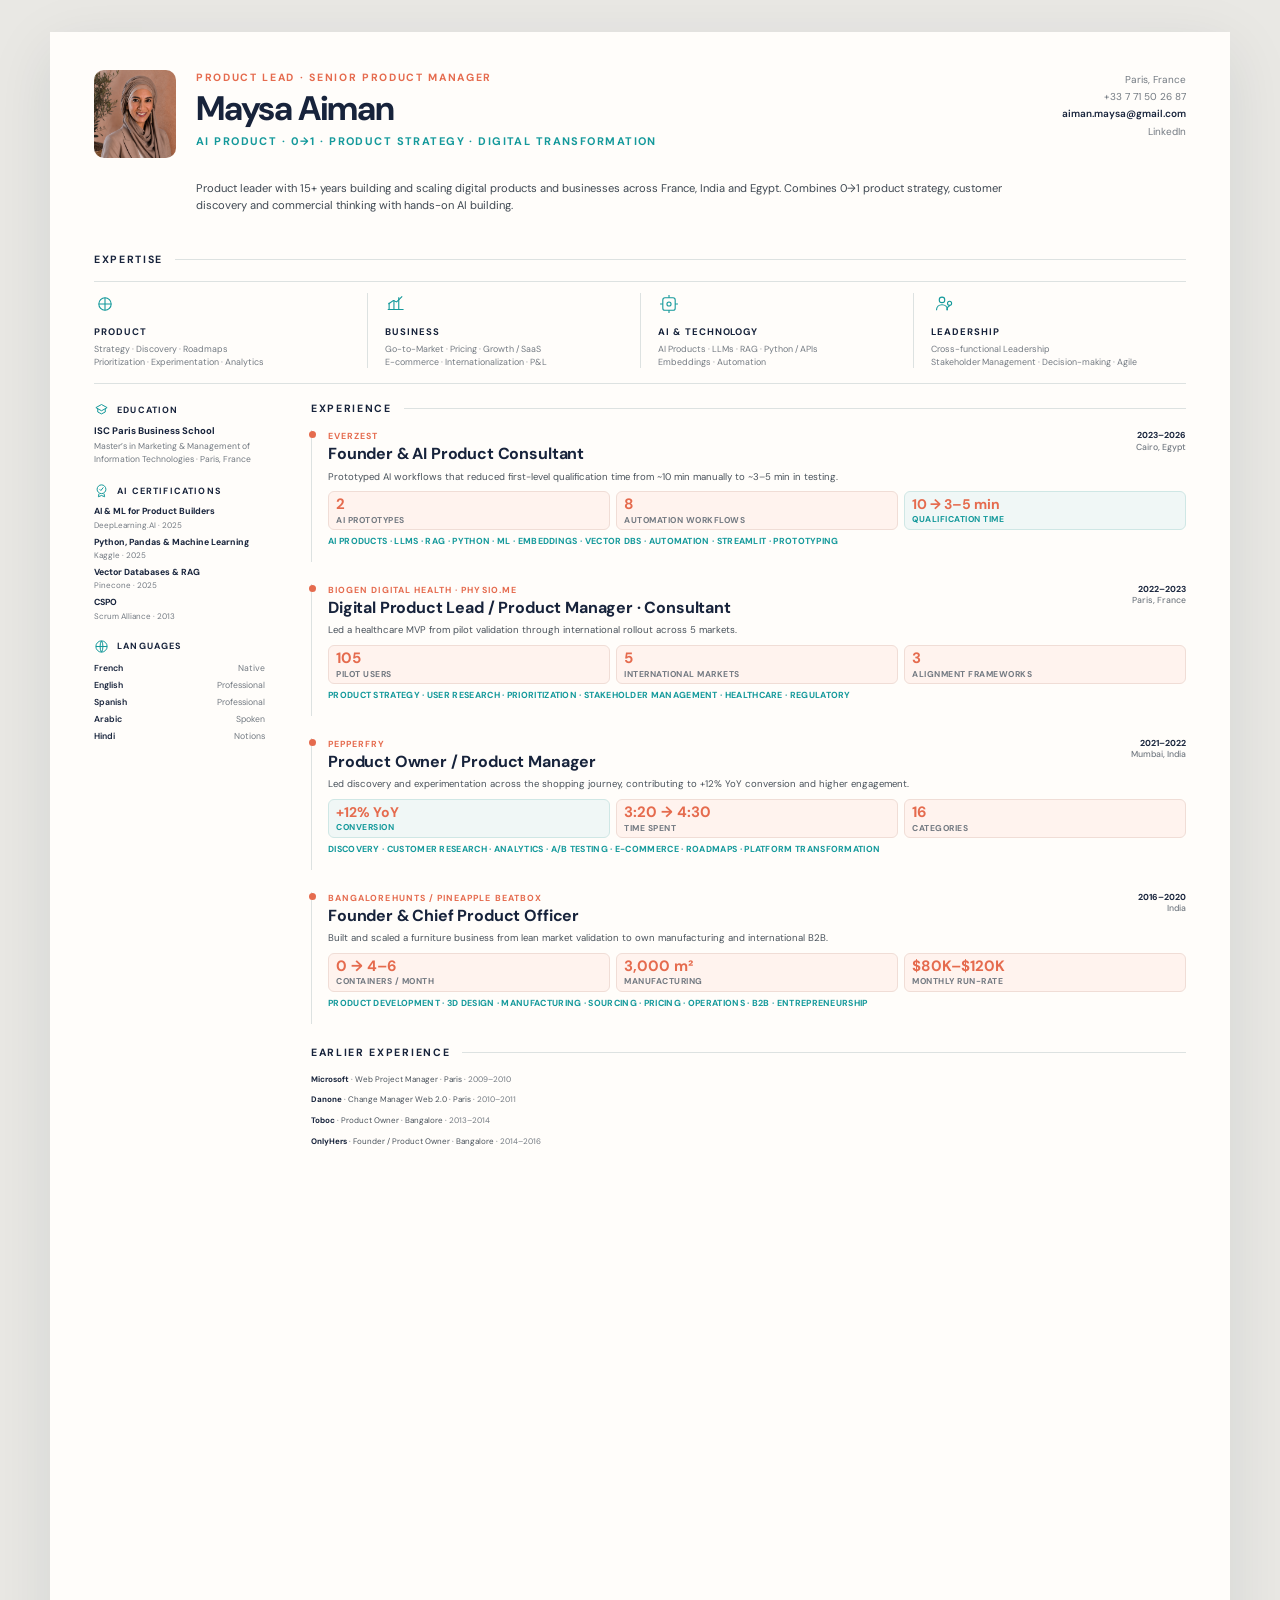
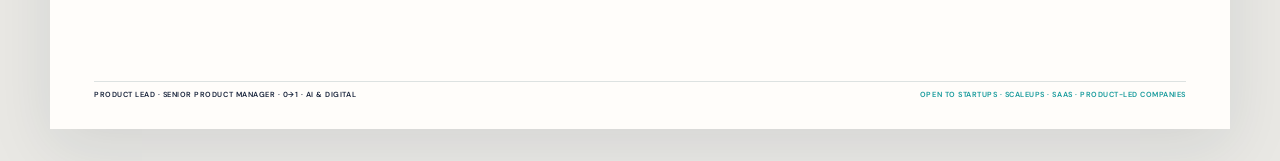
==== index.html @ 99c65439 "Update index.html" ====
<!doctype html>
<html lang="en">

<head>
  <meta charset="utf-8">
  <meta name="viewport" content="width=device-width, initial-scale=1">
  <title>Maysa Aiman — Product Lead · Senior Product Manager</title>
  <style>
    @import url('https://fonts.googleapis.com/css2?family=DM+Sans:wght@400;500;600;700&display=swap');

    :root {
      --ink: #17233B;
      --body: #48515A;
      --muted: #737A82;
      --teal: #14999B;
      --coral: #E56B4E;
      --ivory: #FCFAF7;
      --line: #DDE2E1;
      --soft: #F0F7F6;
      --soft-coral: #FFF2ED;
      --white: #fff;
    }

    * {
      box-sizing: border-box
    }

    html {
      background: #e9e8e4
    }

    body {
      margin: 0;
      background: #e9e8e4;
      color: var(--body);
      font-family: "DM Sans", Arial, sans-serif;
      -webkit-font-smoothing: antialiased;
    }

    .page {
      position: relative;
      display: flex;
      flex-direction: column;
      width: min(1200px, 100%);
      min-height: 1697px;
      /* A4 ratio at 144dpi-ish; scales fluidly */
      margin: 32px auto;
      padding: 42px 48px 34px;
      background: var(--ivory);
      box-shadow: 0 18px 60px rgba(23, 35, 59, .10);
    }

    .header {
      display: grid;
      grid-template-columns: 96px 1fr 205px;
      gap: 22px;
      align-items: start;
      padding-bottom: 25px;
      border-bottom: 0;
    }

    .portrait {
      width: 96px;
      height: 105px;
      object-fit: cover;
      object-position: center 31%;
      border-radius: 12px;
      display: block;
    }

    .eyebrow {
      color: var(--coral);
      font-weight: 700;
      letter-spacing: .13em;
      font-size: 12px;
      text-transform: uppercase;
      margin: 2px 0 9px;
    }

    h1 {
      margin: 0;
      font-family: "DM Sans", Arial, sans-serif;
      font-weight: 700;
      color: var(--ink);
      font-size: 35px;
      line-height: .98;
      letter-spacing: -.025em;
    }

    .headline {
      margin-top: 12px;
      color: var(--teal);
      font-size: 12px;
      font-weight: 700;
      letter-spacing: .10em;
      text-transform: uppercase;
    }

    .contact {
      text-align: right;
      padding-top: 2px;
      font-size: 11px;
      line-height: 1.85;
      color: var(--muted);
    }

    .contact a {
      color: inherit;
      text-decoration: none
    }

    .contact strong {
      color: var(--ink);
      font-weight: 600
    }

    .profile {
      grid-column: 2 / 4;
      margin-top: -3px;
      max-width: 900px;
      font-size: 12px;
      line-height: 1.48;
      color: var(--body);
    }

    .profile b {
      color: var(--ink);
      font-weight: 700
    }

    .section-title {
      display: flex;
      align-items: center;
      gap: 14px;
      margin: 24px 0 15px;
      color: var(--ink);
      font-size: 12px;
      font-weight: 700;
      letter-spacing: .13em;
      text-transform: uppercase;
    }

    .section-title:after {
      content: "";
      height: 1px;
      background: var(--line);
      flex: 1;
    }

    .expertise {
      display: grid;
      grid-template-columns: repeat(4, 1fr);
      gap: 0;
      border-bottom: 1px solid var(--line);
      padding-bottom: 22px;
    }

    .expert {
      padding: 0 20px 0 0;
      min-height: 88px;
    }

    .expert+.expert {
      border-left: 1px solid var(--line);
      padding-left: 20px;
    }

    .icon {
      width: 28px;
      height: 28px;
      color: var(--teal);
      margin-bottom: 9px;
    }

    .expert h3 {
      margin: 0 0 7px;
      color: var(--ink);
      font-size: 11px;
      letter-spacing: .08em;
      text-transform: uppercase;
    }

    .keywords {
      color: var(--muted);
      font-size: 10px;
      line-height: 1.48;
    }

    .impact {
      display: none;
    }

    .impact-copy {
      display: none;
      margin-top: 3px;
      color: var(--body);
      font-size: 10.5px;
      line-height: 1.42;
    }

    .content {
      display: grid;
      grid-template-columns: 205px minmax(0, 1fr);
      gap: 32px;
      margin-top: 22px;
    }

    .sidebar {
      padding-right: 24px;
    }

    .side-block {
      margin-bottom: 22px
    }

    .side-heading {
      display: flex;
      align-items: center;
      gap: 8px;
      color: var(--ink);
      font-size: 10.5px;
      font-weight: 700;
      letter-spacing: .11em;
      text-transform: uppercase;
      margin-bottom: 10px;
    }

    .side-icon {
      width: 18px;
      height: 18px;
      color: var(--teal)
    }

    .side-title {
      color: var(--ink);
      font-weight: 700;
      font-size: 10.5px;
      margin-bottom: 3px;
    }

    .side-text {
      color: var(--muted);
      font-size: 9.5px;
      line-height: 1.48;
    }

    .cert {
      margin-bottom: 9px
    }

    .cert strong {
      display: block;
      color: var(--ink);
      font-size: 9.5px;
      line-height: 1.3
    }

    .cert span {
      display: block;
      color: var(--muted);
      font-size: 8.8px;
      margin-top: 2px
    }

    .languages {
      display: grid;
      grid-template-columns: 1fr auto;
      row-gap: 6px;
      font-size: 9.5px;
    }

    .languages span:nth-child(odd) {
      color: var(--ink);
      font-weight: 600
    }

    .languages span:nth-child(even) {
      color: var(--muted);
      text-align: right
    }

    .bring {
      border-top: 2px solid var(--teal);
      padding-top: 11px;
    }

    .bring .big {
      color: var(--ink);
      font-family: "DM Serif Display", Georgia, serif;
      font-size: 19px;
      line-height: 1.05;
    }

    .bring .flow {
      margin-top: 8px;
      color: var(--teal);
      font-size: 8.7px;
      font-weight: 700;
      letter-spacing: .06em;
      text-transform: uppercase;
    }

    .earlier .item {
      padding: 0 0 7px;
      margin-bottom: 7px;
      border-bottom: 1px solid #e7e9e8;
      color: var(--body);
      font-size: 8.7px;
      line-height: 1.35;
    }

    .earlier .item:last-child {
      border-bottom: 0
    }

    .earlier .item strong {
      color: var(--ink);
      font-weight: 700
    }

    .earlier .item span {
      color: var(--muted)
    }

    .experience {
      min-width: 0
    }

    .experience .section-title {
      margin-top: 0
    }

    .job {
      position: relative;
      padding: 0 0 18px 19px;
      margin-bottom: 16px;
      border-left: 1px solid var(--line);
    }

    .job:before {
      content: "";
      position: absolute;
      left: -4px;
      top: 1px;
      width: 7px;
      height: 7px;
      border-radius: 50%;
      background: var(--coral);
    }

    .job:last-child {
      margin-bottom: 0
    }

    .job-head {
      display: grid;
      grid-template-columns: 1fr auto;
      gap: 14px;
      align-items: start;
    }

    .company {
      color: var(--coral);
      font-size: 10px;
      font-weight: 700;
      letter-spacing: .10em;
      text-transform: uppercase;
    }

    .role {
      color: var(--ink);
      font-family: "DM Serif Display", Georgia, serif;
      font-size: 20px;
      line-height: 1.05;
      margin-top: 4px;
    }

    .when {
      color: var(--ink);
      text-align: right;
      font-size: 10px;
      font-weight: 700;
      line-height: 1.35;
    }

    .when span {
      display: block;
      color: var(--muted);
      font-weight: 500
    }

    .mission {
      margin-top: 9px;
      max-width: 900px;
      color: var(--body);
      font-size: 11px;
      line-height: 1.45;
    }

    .proof {
      display: grid;
      grid-template-columns: repeat(3, 1fr);
      gap: 8px;
      margin-top: 10px;
    }

    .metric {
      background: var(--soft-coral);
      border: 1px solid #f1d8ce;
      border-radius: 8px;
      padding: 6px 9px 5px;
      min-height: 40px;
    }

    .metric strong {
      display: block;
      color: var(--coral);
      font-size: 14px;
      line-height: 1.05;
      font-weight: 700;
      white-space: nowrap;
    }

    .metric span {
      display: block;
      margin-top: 4px;
      color: var(--muted);
      font-size: 7.5px;
      line-height: 1.1;
      font-weight: 700;
      letter-spacing: .06em;
      text-transform: uppercase;
    }

    .proof .metric-primary {
      grid-column: span 1;
      background: var(--soft);
      border-color: #cfe7e5;
    }

    .proof .metric-primary strong {
      font-size: 11pt;
    }

    .proof .metric-primary span {
      color: var(--teal);
    }

    .job-tags {
      margin-top: 8px;
      color: var(--teal);
      font-size: 8.4px;
      line-height: 1.45;
      font-weight: 700;
      letter-spacing: .04em;
      text-transform: uppercase;
    }

    .footer {
      margin-top: auto;
      padding-top: 10px;
      border-top: 1px solid var(--line);
      display: flex;
      justify-content: space-between;
      align-items: center;
      gap: 16px;
      color: var(--muted);
      font-size: 8.5px;
      font-weight: 600;
      letter-spacing: .07em;
      text-transform: uppercase;
    }

    .footer .left {
      color: var(--ink)
    }

    .footer .right {
      color: var(--teal);
      text-align: right
    }

    @media (max-width: 900px) {
      .page {
        margin: 0;
        box-shadow: none;
        padding: 28px
      }

      .header {
        grid-template-columns: 92px 1fr;
        gap: 18px
      }

      .portrait {
        width: 82px;
        height: 92px
      }

      .contact {
        grid-column: 2;
        text-align: left;
        display: grid;
        grid-template-columns: 1fr 1fr
      }

      .profile {
        grid-column: 2
      }

      .expertise {
        grid-template-columns: 1fr 1fr
      }

      .expert {
        padding-bottom: 16px
      }

      .expert+.expert {
        border-left: 0;
        padding-left: 0
      }

      .content {
        grid-template-columns: 1fr
      }

      .sidebar {
        border-right: 0;
        border-bottom: 1px solid var(--line);
        padding-right: 0;
        padding-bottom: 16px
      }
    }

    @media print {
      @page {
        size: A4;
        margin: 0
      }

      html,
      body {
        background: white
      }

      .page {
        width: 210mm;
        min-height: 297mm;
        height: 297mm;
        margin: 0;
        padding: 11mm 12mm 11mm;
        box-shadow: none;
        position: relative
      }

      .header {
        grid-template-columns: 28mm 1fr 45mm;
        gap: 5mm;
        padding-bottom: 3.5mm;
        border-bottom: 0;
        position: relative
      }

      .portrait {
        width: 22mm;
        height: 24mm
      }

      h1 {
        font-size: 24pt
      }

      .headline {
        font-size: 8pt
      }

      .contact {
        position: absolute;
        right: 0;
        top: 0;
        width: 45mm;
        font-size: 6.8pt;
        line-height: 1.75;
        text-align: right
      }

      .contact span,
      .contact strong,
      .contact a {
        display: block
      }

      .profile {
        grid-column: 2 / 3;
        font-size: 7.7pt;
        line-height: 1.38;
        max-width: none;
        padding-right: 3mm
      }

      .section-title {
        font-size: 7.5pt;
        margin: 2.5mm 0 1.5mm
      }

      .expert {
        min-height: 17.5mm
      }

      .expert h3 {
        font-size: 7.5pt
      }

      .keywords,
      .impact-copy {
        font-size: 6.5pt
      }

      .impact {
        font-size: 0
      }

      .content {
        grid-template-columns: 43mm 1fr;
        gap: 7mm;
        margin-top: 3mm
      }

      .sidebar {
        padding-right: 5mm
      }

      .side-heading {
        font-size: 7pt
      }

      .side-text,
      .cert strong,
      .languages {
        font-size: 6.5pt
      }

      .cert span,
      .earlier .loc {
        font-size: 6pt
      }

      .earlier .top {
        font-size: 6.3pt
      }

      .earlier .role {
        font-size: 6pt
      }

      .job {
        padding-left: 5mm;
        padding-bottom: 1.5mm;
        margin-bottom: 1mm
      }

      .company {
        font-size: 6.5pt
      }

      .role {
        font-size: 11.8pt;
        font-weight: 600
      }

      .when {
        font-size: 6.5pt
      }

      .mission {
        font-size: 7.5pt
      }

      .metric {
        min-height: 12mm;
        padding: 2mm 2.5mm 1.6mm
      }

      .metric strong {
        font-size: 10pt
      }

      .metric span {
        font-size: 5.3pt
      }

      .proof .metric-primary strong {
        font-size: 10pt
      }

      .proof .metric-primary {
        grid-column: span 1;
        background: var(--soft);
        border-color: #cfe7e5;
      }

      .proof .metric-primary strong {
        font-size: 11pt;
      }

      .proof .metric-primary span {
        color: var(--teal);
      }

      .job-tags {
        font-size: 5.6pt
      }

      .earlier {
        display: block
      }

      .earlier .section-title {
        margin: 1.5mm 0 1mm
      }

      .earlier .item {
        display: inline-block;
        vertical-align: top;
        width: 49%;
        padding: 0;
        margin: 0;
        border-bottom: 0;
        font-size: 6.1pt;
        line-height: 1.1
      }

      .earlier .item:last-child {
        border-bottom: 0
      }

      .footer {
        font-size: 5.8pt;
        margin-top: 0;
        position: absolute;
        left: 12mm;
        right: 12mm;
        bottom: 11mm
      }
    }

    /* DESIGN PASS — executive product profile: cleaner hierarchy, less decoration, stronger signal */
    .page {
      width: min(1180px, 100%);
      min-height: 1697px;
      padding: 38px 44px 30px;
      background: #fffdfa
    }

    .header {
      grid-template-columns: 82px minmax(0, 1fr) 210px;
      gap: 20px;
      padding-bottom: 20px
    }

    .portrait {
      width: 82px;
      height: 88px;
      border-radius: 10px;
      filter: saturate(.92)
    }

    .eyebrow {
      font-size: 10.5px;
      letter-spacing: .16em;
      margin: 1px 0 8px;
      color: var(--coral)
    }

    h1 {
      font-size: 34px;
      letter-spacing: -.035em
    }

    .headline {
      margin-top: 9px;
      font-size: 11px;
      letter-spacing: .13em
    }

    .contact {
      font-size: 10px;
      line-height: 1.72;
      padding-top: 1px
    }

    .profile {
      margin-top: 2px;
      max-width: 820px;
      font-size: 11.2px;
      line-height: 1.52;
      color: #3f4852
    }

    .section-title {
      margin: 19px 0 15px;
      font-size: 10.5px;
      letter-spacing: .16em;
      gap: 12px
    }

    .expertise {
      grid-template-columns: repeat(4, 1fr);
      padding: 11px 0 15px;
      border-top: 1px solid var(--line);
      border-bottom: 1px solid var(--line)
    }

    .expert {
      min-height: 72px;
      padding: 0 17px 0 0
    }

    .expert+.expert {
      padding-left: 17px;
      border-left: 1px solid var(--line)
    }

    .icon {
      width: 22px;
      height: 22px;
      margin-bottom: 6px
    }

    .expert h3 {
      font-size: 9.5px;
      margin-bottom: 5px;
      letter-spacing: .10em
    }

    .keywords {
      font-size: 8.9px;
      line-height: 1.42
    }

    .content {
      grid-template-columns: 190px minmax(0, 1fr);
      gap: 27px;
      margin-top: 18px
    }

    .sidebar {
      padding-right: 19px
    }

    .side-block {
      margin-bottom: 18px
    }

    .side-heading {
      font-size: 9px;
      letter-spacing: .13em;
      margin-bottom: 8px
    }

    .side-icon {
      width: 15px;
      height: 15px
    }

    .side-title {
      font-size: 9.5px;
      margin-bottom: 3px
    }

    .side-text {
      font-size: 8.6px;
      line-height: 1.45
    }

    .cert {
      margin-bottom: 7px
    }

    .cert strong {
      font-size: 8.8px
    }

    .cert span {
      font-size: 8px
    }

    .languages {
      font-size: 8.7px;
      row-gap: 5px
    }

    .bring {
      padding-top: 9px
    }

    .bring .big {
      font-size: 16px
    }

    .bring .flow {
      font-size: 7.7px;
      margin-top: 6px
    }

    .earlier .item {
      font-size: 8px;
      padding-bottom: 5px;
      margin-bottom: 5px
    }

    .job {
      padding: 0 0 14px 16px;
      margin-bottom: 13px
    }

    .job:before {
      left: -3.5px;
      width: 7px;
      height: 7px
    }

    .job-head {
      gap: 10px
    }

    .company {
      font-size: 8.8px;
      letter-spacing: .12em
    }

    .role {
      font-family: "DM Sans", Arial, sans-serif;
      font-size: 16px;
      line-height: 1.08;
      font-weight: 700;
      letter-spacing: -.01em;
      margin-top: 3px
    }

    .when {
      font-size: 8.7px;
      line-height: 1.3
    }

    .mission {
      margin-top: 7px;
      font-size: 9.6px;
      line-height: 1.42;
      max-width: 760px
    }

    .proof {
      gap: 6px;
      margin-top: 8px
    }

    .metric {
      min-height: 35px;
      padding: 5px 7px 4px;
      border-radius: 6px;
      background: #fff3ee;
      border-color: #f0ddd6
    }

    .metric strong {
      font-size: 12px
    }

    .metric span {
      font-size: 6.6px;
      margin-top: 3px
    }

    .proof .metric-primary strong {
      font-size: 10.5pt
    }

    .job-tags {
      margin-top: 6px;
      font-size: 7.1px;
      line-height: 1.35;
      letter-spacing: .035em
    }

    .footer {
      padding-top: 8px;
      font-size: 7.4px
    }

    @media print {
      .page {
        padding: 9.5mm 11mm 9mm;
        background: #fffdfa
      }

      .header {
        grid-template-columns: 22mm 1fr 43mm;
        gap: 4.5mm;
        padding-bottom: 3.2mm
      }

      .portrait {
        width: 19mm;
        height: 21mm;
        border-radius: 2.5mm
      }

      .eyebrow {
        font-size: 6.5pt;
        margin: 0 0 1.6mm;
        letter-spacing: .15em
      }

      h1 {
        font-size: 23pt;
        letter-spacing: -.035em
      }

      .headline {
        margin-top: 1.8mm;
        font-size: 7.1pt;
        letter-spacing: .12em
      }

      .contact {
        width: 43mm;
        font-size: 6.2pt;
        line-height: 1.62
      }

      .profile {
        font-size: 7.1pt;
        line-height: 1.38;
        margin-top: 1.2mm;
        padding-right: 2mm
      }

      .section-title {
        font-size: 6.8pt;
        margin: 2.2mm 0 1.2mm;
        letter-spacing: .15em
      }

      .expertise {
        padding: 2.1mm 0 2.5mm;
        border-top: 1px solid var(--line);
        border-bottom: 1px solid var(--line)
      }

      .expert {
        min-height: 16.2mm;
        padding-right: 4mm
      }

      .expert+.expert {
        padding-left: 4mm
      }

      .icon {
        width: 5.3mm;
        height: 5.3mm;
        margin-bottom: 1.1mm
      }

      .expert h3 {
        font-size: 6.7pt;
        margin-bottom: 1.1mm
      }

      .keywords {
        font-size: 5.8pt;
        line-height: 1.35
      }

      .content {
        grid-template-columns: 39mm 1fr;
        gap: 6mm;
        margin-top: 3.2mm
      }

      .sidebar {
        padding-right: 4.5mm
      }

      .side-heading {
        font-size: 6.4pt;
        margin-bottom: 1.7mm
      }

      .side-icon {
        width: 4mm;
        height: 4mm
      }

      .side-title {
        font-size: 6.7pt
      }

      .side-text {
        font-size: 6.1pt;
        line-height: 1.38
      }

      .cert strong {
        font-size: 6.3pt
      }

      .cert span {
        font-size: 5.8pt
      }

      .languages {
        font-size: 6.1pt;
        row-gap: 1.3mm
      }

      .side-block {
        margin-bottom: 4mm
      }

      .bring {
        padding-top: 2.2mm
      }

      .bring .big {
        font-size: 12.5pt
      }

      .bring .flow {
        font-size: 5.5pt;
        margin-top: 1.5mm
      }

      .earlier .item {
        font-size: 5.7pt;
        padding-bottom: 1mm;
        margin-bottom: 1mm
      }

      .job {
        padding-left: 4.5mm;
        padding-bottom: 1.7mm;
        margin-bottom: 1.2mm
      }

      .job:before {
        left: -1.7mm;
        width: 1.9mm;
        height: 1.9mm
      }

      .company {
        font-size: 6pt
      }

      .role {
        font-size: 10.2pt;
        line-height: 1.05;
        margin-top: .8mm
      }

      .when {
        font-size: 6pt;
        line-height: 1.28
      }

      .mission {
        margin-top: 1.4mm;
        font-size: 6.6pt;
        line-height: 1.34
      }

      .proof {
        gap: 1.5mm;
        margin-top: 1.5mm
      }

      .metric {
        min-height: 9.2mm;
        padding: 1.3mm 1.8mm 1.1mm;
        border-radius: 1.5mm
      }

      .metric strong {
        font-size: 8.5pt
      }

      .metric span {
        font-size: 4.7pt;
        margin-top: .7mm
      }

      .proof .metric-primary strong {
        font-size: 8.8pt
      }

      .job-tags {
        margin-top: 1.2mm;
        font-size: 5.2pt;
        line-height: 1.25
      }

      .footer {
        font-size: 5.3pt;
        padding-top: 1.7mm;
        bottom: 9mm
      }
    }


    /* Design pass v3: quieter supporting content and stronger print legibility */
    .contact span {
      display: block
    }

    .metric strong {
      font-size: 15px
    }

    .metric span {
      font-size: 8.5px
    }

    .job-tags {
      font-size: 8.8px
    }

    .earlier .item {
      border-bottom: 0 !important
    }

    .earlier {
      padding-bottom: 4px
    }

    .job {
      margin-bottom: 22px
    }

    @media print {
      .metric span {
        font-size: 8.5px
      }

      .job-tags {
        font-size: 8.8px
      }
    }

    /* RESPONSIVE LAYER — preserves the desktop/A4 composition, adapts only at narrow widths */
    @media screen and (max-width: 900px) {
      html,
      body {
        background: var(--ivory);
      }

      .page {
        width: 100%;
        min-height: 0;
        margin: 0;
        padding: 28px 24px 32px;
        box-shadow: none;
      }

      .header {
        grid-template-columns: 72px minmax(0, 1fr);
        gap: 16px;
        padding-bottom: 18px;
      }

      .portrait {
        width: 72px;
        height: 78px;
      }

      .eyebrow {
        font-size: 9.5px;
        margin: 1px 0 7px;
      }

      h1 {
        font-size: clamp(28px, 8vw, 34px);
      }

      .headline {
        margin-top: 8px;
        font-size: 9.5px;
        line-height: 1.35;
      }

      .contact {
        grid-column: 1 / -1;
        display: flex;
        flex-wrap: wrap;
        justify-content: flex-start;
        gap: 0 18px;
        text-align: left;
        padding-top: 0;
        font-size: 10px;
        line-height: 1.65;
      }

      .contact span,
      .contact strong,
      .contact a {
        display: inline-block;
      }

      .profile {
        grid-column: 1 / -1;
        margin-top: 1px;
        max-width: none;
        padding-right: 0;
        font-size: 10.8px;
        line-height: 1.5;
      }

      .section-title {
        margin: 22px 0 14px;
      }

      .expertise {
        grid-template-columns: 1fr 1fr;
        padding: 11px 0 14px;
      }

      .expert {
        min-height: 0;
        padding: 0 14px 14px 0;
      }

      .expert:nth-child(odd) {
        border-left: 0;
        padding-left: 0;
      }

      .expert:nth-child(even) {
        border-left: 1px solid var(--line);
        padding-left: 14px;
        padding-right: 0;
      }

      .expert:nth-last-child(-n + 2) {
        padding-bottom: 0;
      }

      .expert h3 {
        font-size: 9px;
      }

      .keywords {
        font-size: 8.5px;
      }

      .content {
        grid-template-columns: 1fr;
        gap: 0;
        margin-top: 20px;
      }

      .sidebar {
        padding-right: 0;
        padding-bottom: 0;
        border-right: 0;
        border-bottom: 0;
      }

      .experience {
        margin-top: 26px;
      }

      .experience .section-title {
        margin-top: 0;
      }

      .job {
        padding: 0 0 18px 16px;
        margin-bottom: 20px;
      }

      .job-head {
        grid-template-columns: 1fr;
        gap: 4px;
      }

      .when {
        text-align: left;
        font-size: 8.5px;
      }

      .when span {
        display: inline;
        margin-left: 5px;
      }

      .mission {
        font-size: 9.6px;
        line-height: 1.45;
      }

      .proof {
        grid-template-columns: repeat(3, minmax(0, 1fr));
        gap: 6px;
      }

      .metric {
        min-width: 0;
      }

      .metric strong {
        font-size: 12px;
        white-space: normal;
      }

      .metric span {
        font-size: 7px;
      }

      .job-tags {
        font-size: 7.8px;
      }

      .earlier .item {
        font-size: 8px;
      }

      .footer {
        position: static;
        margin-top: 28px;
        padding-top: 8px;
        flex-wrap: wrap;
        justify-content: flex-start;
        align-items: flex-start;
        font-size: 7px;
        gap: 6px 16px;
      }

      .footer .right {
        text-align: left;
      }
    }

    @media screen and (max-width: 560px) {
      .page {
        padding: 22px 18px 26px;
      }

      .header {
        grid-template-columns: 62px minmax(0, 1fr);
        gap: 13px;
      }

      .portrait {
        width: 62px;
        height: 68px;
      }

      .eyebrow {
        font-size: 8.5px;
        letter-spacing: .13em;
      }

      h1 {
        font-size: clamp(25px, 9vw, 31px);
      }

      .headline {
        font-size: 8.2px;
        letter-spacing: .10em;
      }

      .contact {
        font-size: 9px;
        gap: 0 12px;
      }

      .profile {
        font-size: 10px;
      }

      .section-title {
        margin: 20px 0 12px;
        font-size: 9.5px;
      }

      .expertise {
        grid-template-columns: 1fr;
        padding-bottom: 10px;
      }

      .expert,
      .expert:nth-child(even),
      .expert:nth-child(odd) {
        border-left: 0;
        padding: 0 0 13px;
      }

      .expert:last-child {
        padding-bottom: 0;
      }

      .content {
        margin-top: 18px;
      }

      .experience {
        margin-top: 24px;
      }

      .job {
        padding-left: 14px;
        padding-bottom: 16px;
        margin-bottom: 18px;
      }

      .company {
        font-size: 8px;
      }

      .role {
        font-size: 15px;
      }

      .mission {
        font-size: 9.3px;
      }

      .proof {
        grid-template-columns: 1fr 1fr;
      }

      .proof .metric:nth-child(3) {
        grid-column: 1 / -1;
      }

      .metric {
        min-height: 40px;
      }

      .job-tags {
        font-size: 7.4px;
      }

      .earlier .item {
        display: block;
        width: 100%;
        margin-bottom: 5px;
        padding-bottom: 0;
      }

      .footer {
        font-size: 6.6px;
      }
    }

  </style>
</head>

<body>
  <main class="page">

    <header class="header">
      <img class="portrait"
        src="[data-uri]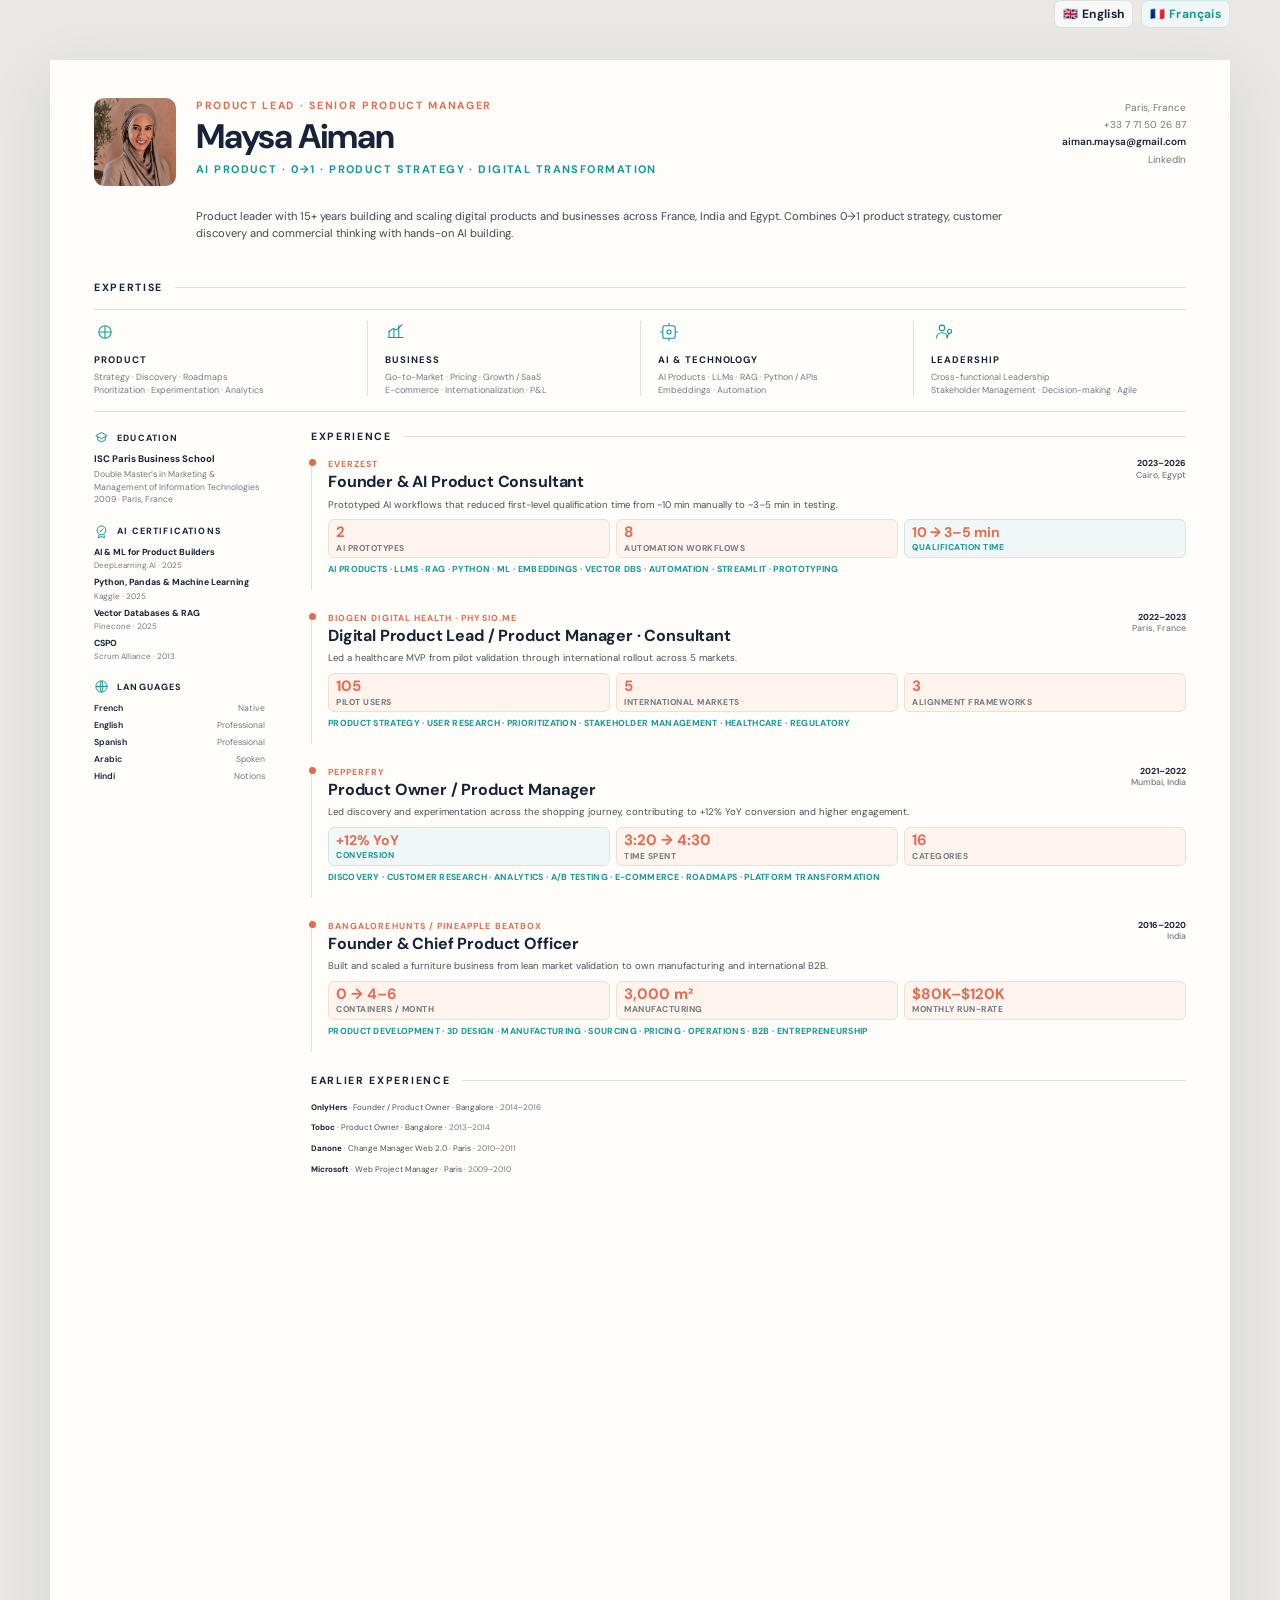
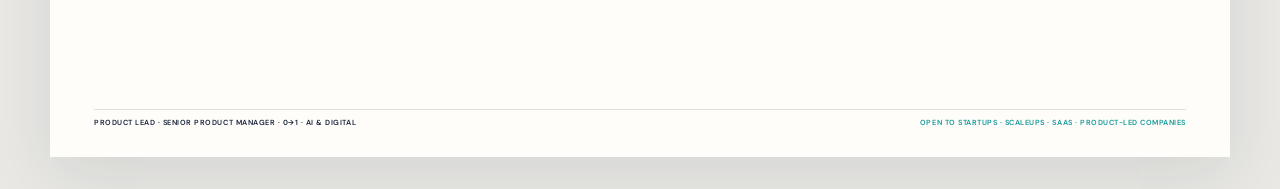
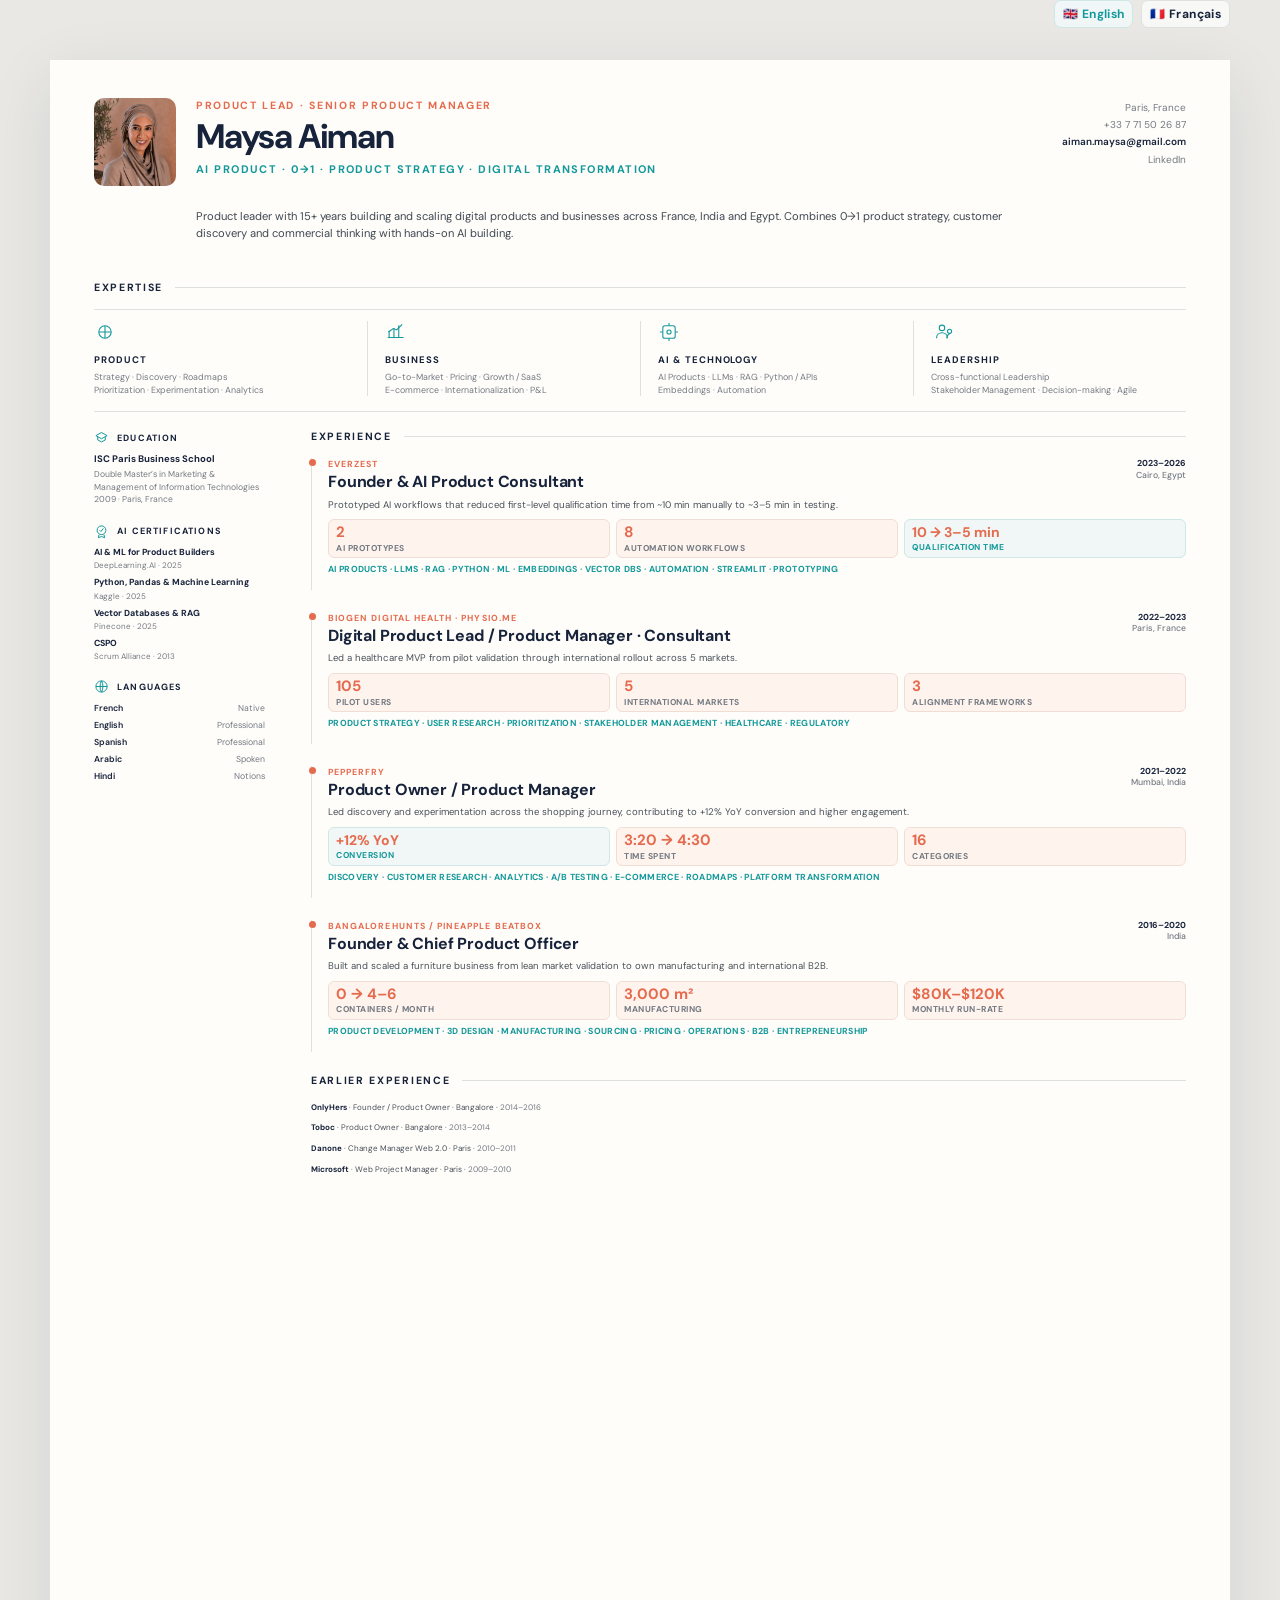
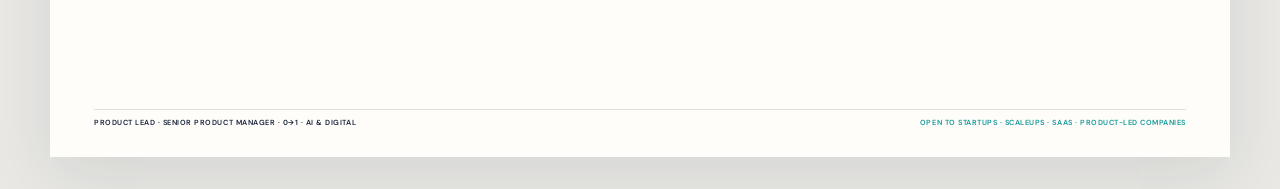
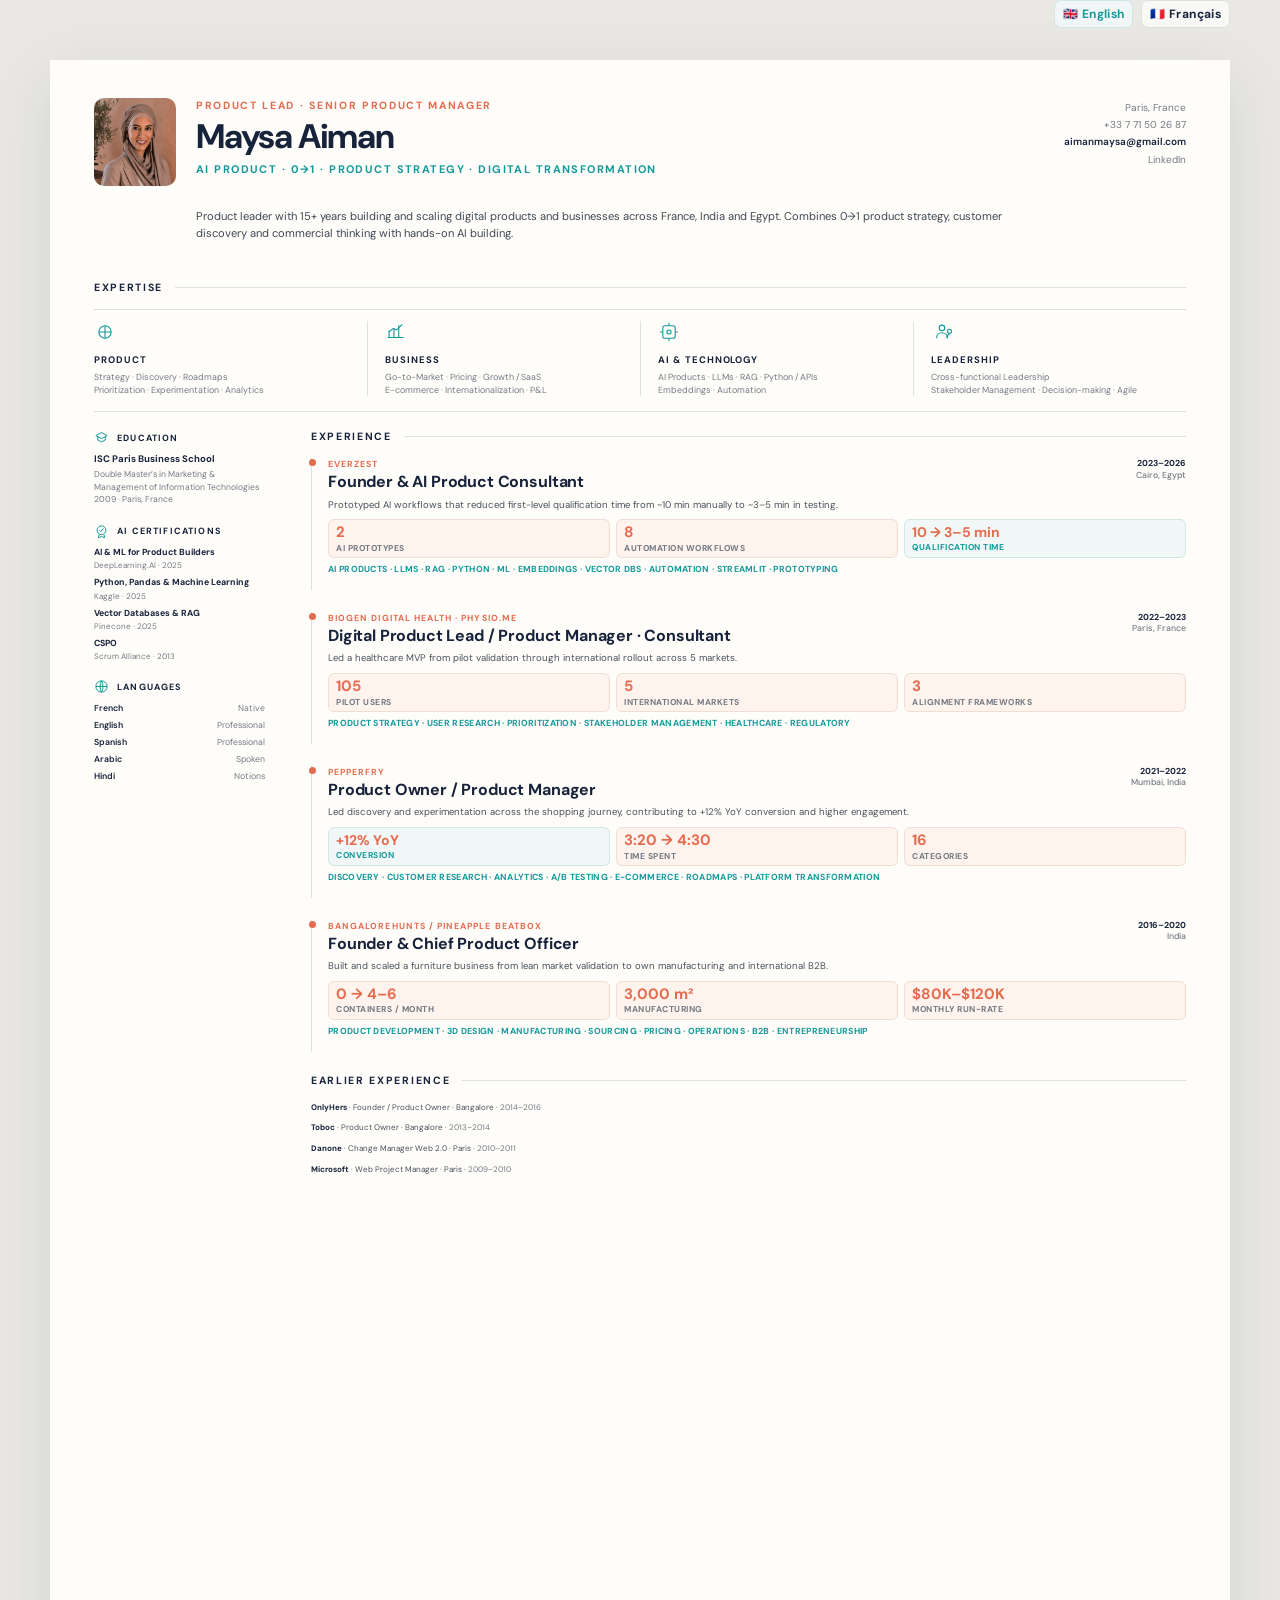
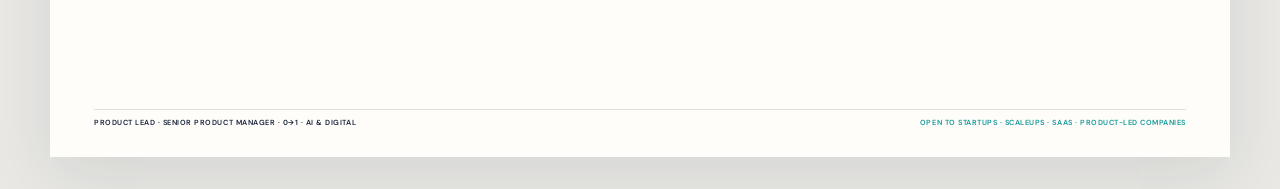
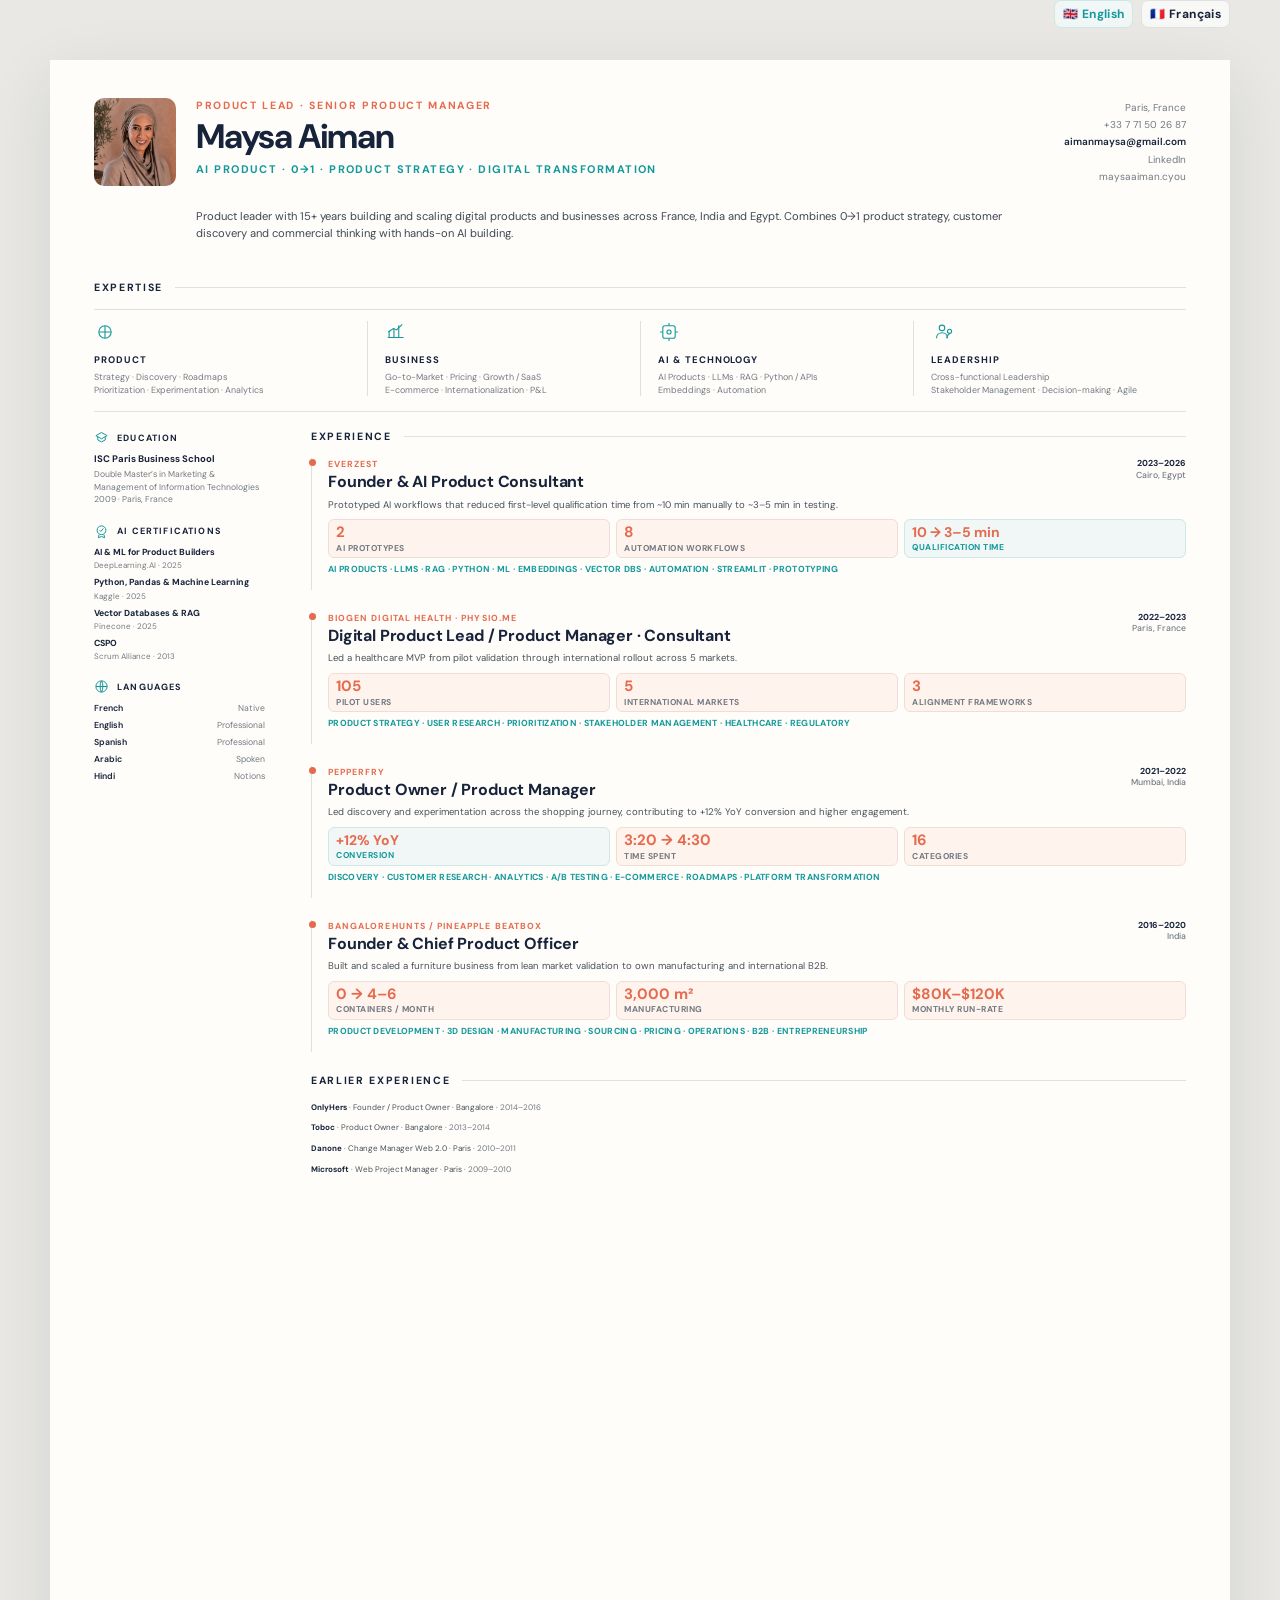
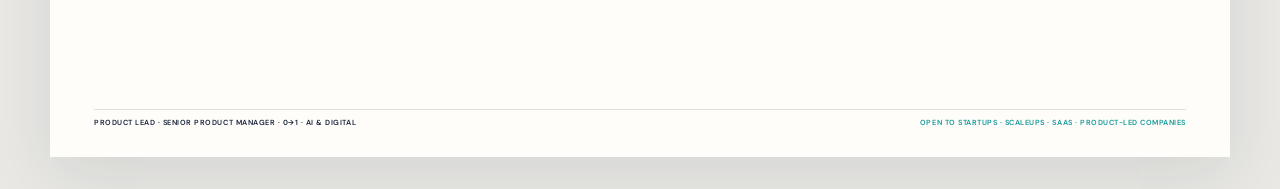
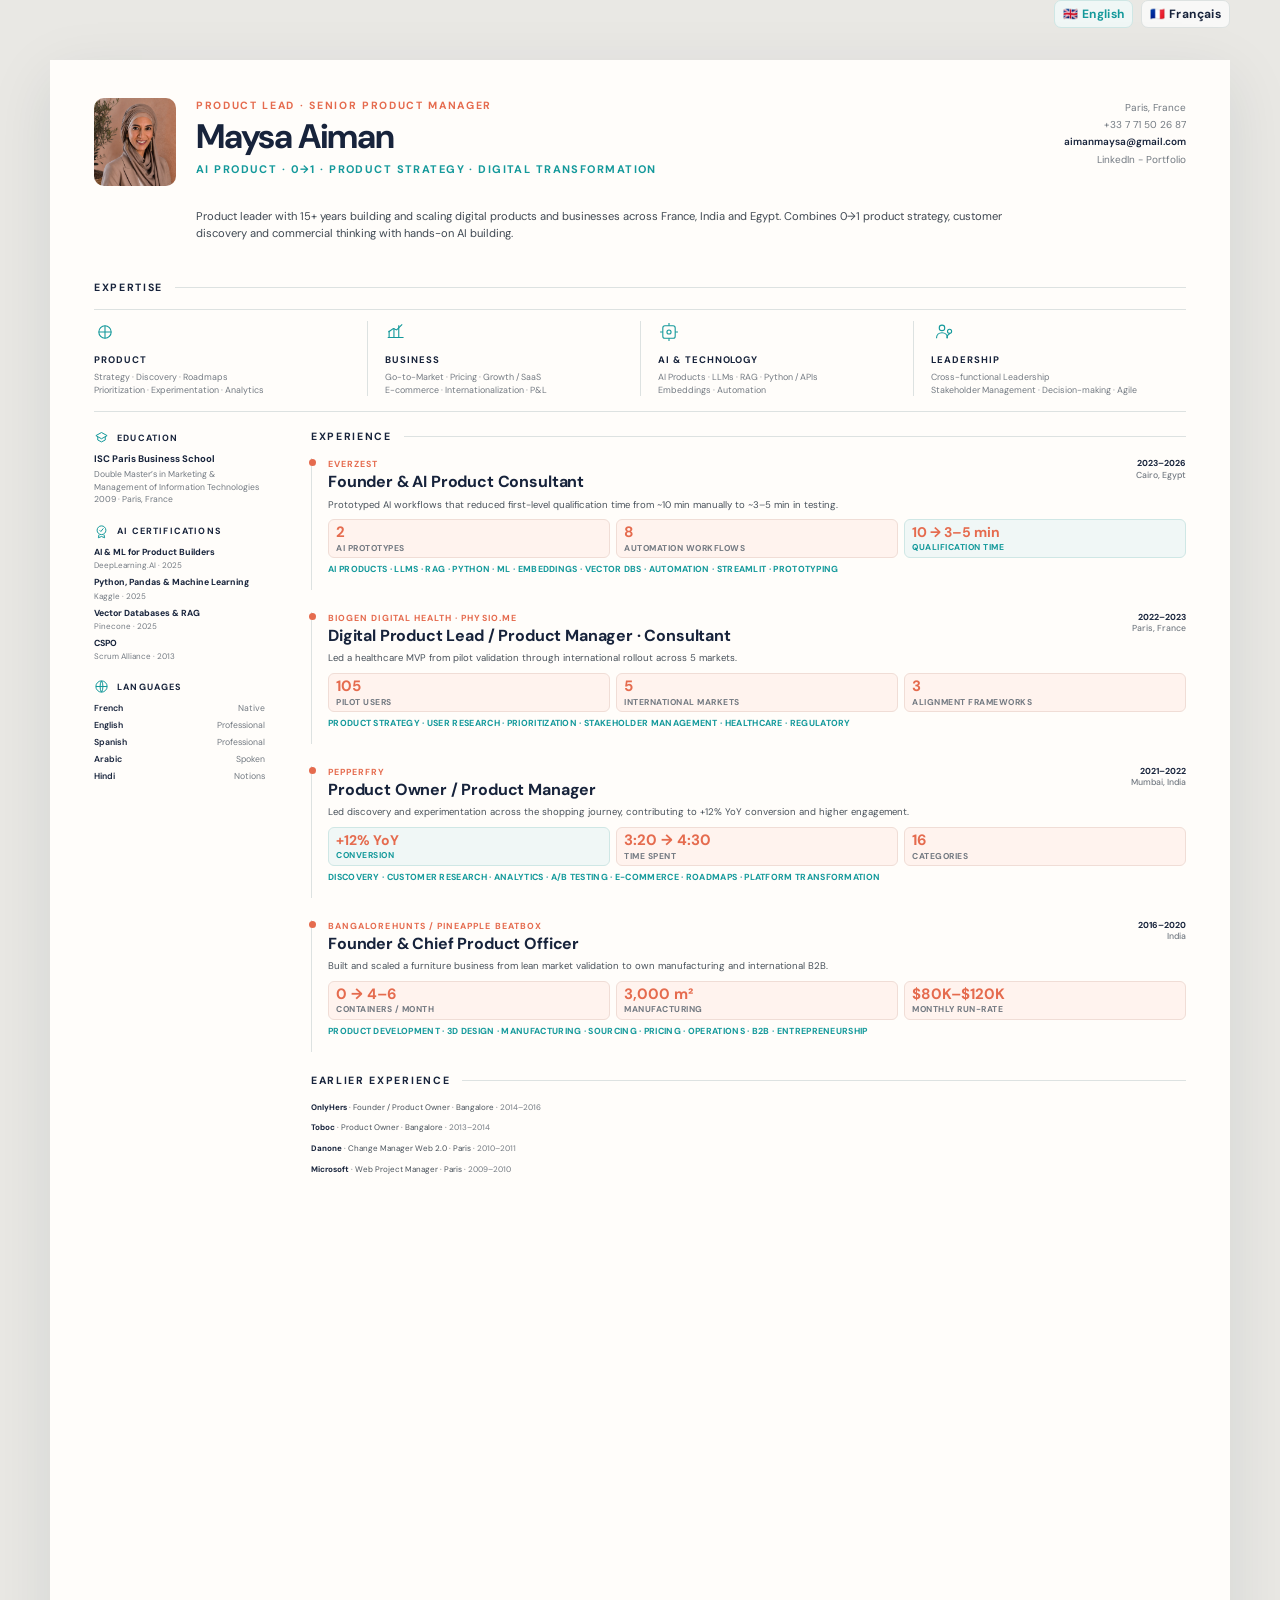
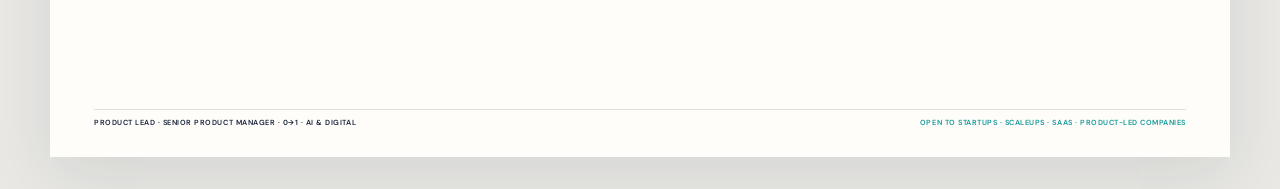
